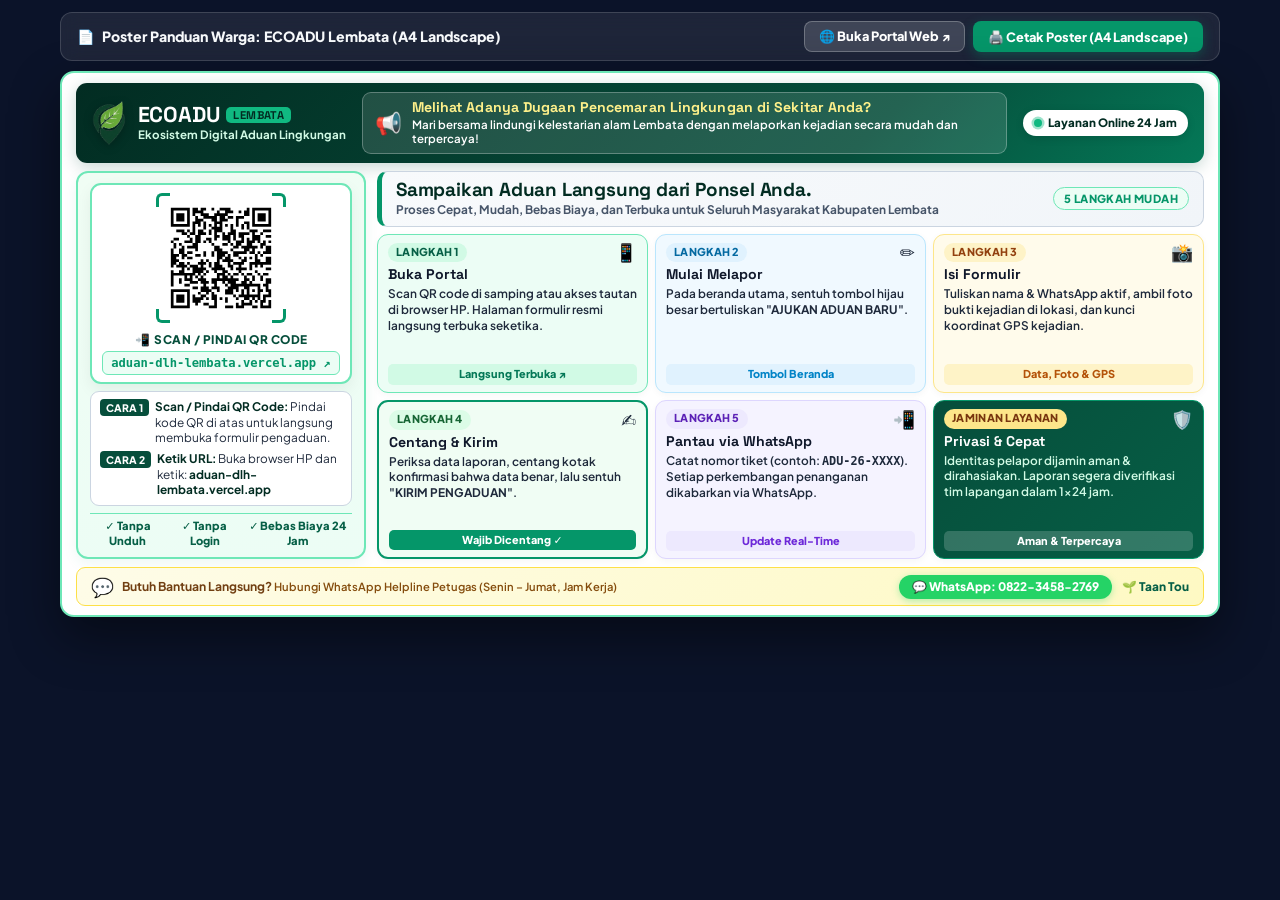
==== panduan-penggunaan-website.html @ e41ebc90 "feat(sop): refaktorisasi penyelarasan SOP ECOADU Lembata Versi 2.0 (11 Nov 2026)" ====
<!DOCTYPE html>
<html lang="id">
<head>
  <meta charset="UTF-8">
  <meta name="viewport" content="width=device-width, initial-scale=1.0">
  <title>Poster Panduan Pengaduan Lingkungan - ECOADU Lembata</title>
  <link rel="preconnect" href="https://fonts.googleapis.com">
  <link rel="preconnect" href="https://fonts.gstatic.com" crossorigin>
  <link href="https://fonts.googleapis.com/css2?family=Plus+Jakarta+Sans:wght@600;700;800;900&family=Space+Grotesk:wght@700;800;900&display=swap" rel="stylesheet">
  
  <style>
    :root {
      --primary: #064e3b;
      --primary-dark: #022c22;
      --primary-mid: #047857;
      --emerald: #059669;
      --emerald-light: #10b981;
      --emerald-soft: #ecfdf5;
      --emerald-border: #6ee7b7;
      --amber: #d97706;
      --amber-soft: #fffbeb;
      --amber-border: #fde68a;
      --blue: #0284c7;
      --blue-soft: #f0f9ff;
      --blue-border: #bae6fd;
      --purple: #7c3aed;
      --purple-soft: #f5f3ff;
      --purple-border: #ddd6fe;
      --slate-dark: #0f172a;
      --slate-body: #1e293b;
      --slate-muted: #475569;
      --slate-border: #cbd5e1;
      --font-main: 'Plus Jakarta Sans', system-ui, -apple-system, sans-serif;
      --font-heading: 'Space Grotesk', system-ui, sans-serif;
    }

    * {
      box-sizing: border-box;
      margin: 0;
      padding: 0;
    }

    body {
      font-family: var(--font-main);
      background: #0b1329;
      color: var(--slate-body);
      min-height: 100vh;
      padding: 12px 10px;
      display: flex;
      flex-direction: column;
      align-items: center;
      line-height: 1.36;
    }

    /* ── ACTION BAR SCREEN ONLY ── */
    .screen-actions {
      max-width: 1160px;
      width: 100%;
      margin: 0 auto 10px;
      display: flex;
      align-items: center;
      justify-content: space-between;
      gap: 12px;
      padding: 8px 16px;
      background: rgba(255, 255, 255, 0.08);
      backdrop-filter: blur(10px);
      border: 1px solid rgba(255, 255, 255, 0.15);
      border-radius: 12px;
      color: #f8fafc;
    }
    .screen-title {
      font-size: 0.88rem;
      font-weight: 800;
      display: flex;
      align-items: center;
      gap: 7px;
    }
    .screen-buttons {
      display: flex;
      gap: 8px;
    }
    .btn-action {
      display: inline-flex;
      align-items: center;
      gap: 6px;
      font-family: var(--font-main);
      font-size: 0.80rem;
      font-weight: 800;
      padding: 6px 14px;
      border-radius: 8px;
      cursor: pointer;
      text-decoration: none;
      border: 1.5px solid transparent;
      transition: all 0.2s;
    }
    .btn-print {
      background: var(--emerald);
      color: #ffffff;
      box-shadow: 0 4px 12px rgba(5, 150, 105, 0.35);
    }
    .btn-print:hover {
      background: #047857;
      transform: translateY(-1px);
    }
    .btn-portal {
      background: rgba(255, 255, 255, 0.15);
      color: #ffffff;
      border-color: rgba(255, 255, 255, 0.25);
    }
    .btn-portal:hover {
      background: rgba(255, 255, 255, 0.25);
    }

    /* ══════════════════════════════════════════════════════════
       KANVAS UTAMA POSTER A4 LANDSCAPE (PENUH, PADAT, PROPORSIONAL)
       ══════════════════════════════════════════════════════════ */
    .poster-canvas {
      width: 100%;
      max-width: 1160px;
      background: #ffffff;
      border-radius: 14px;
      box-shadow: 0 20px 50px rgba(0, 0, 0, 0.45);
      padding: 10px 14px 9px;
      display: flex;
      flex-direction: column;
      gap: 8px;
      border: 2px solid var(--emerald-border);
      position: relative;
    }

    /* ── 1. KOP ATAS POSTER: BRAND ECOADU & KALIMAT AJAKAN WARGA ── */
    .poster-top-header {
      background: linear-gradient(135deg, var(--primary-dark) 0%, var(--primary) 70%, #047857 100%);
      color: #ffffff;
      border-radius: 11px;
      padding: 9px 16px;
      display: flex;
      align-items: center;
      justify-content: space-between;
      gap: 16px;
      box-shadow: 0 4px 16px rgba(6, 78, 59, 0.22);
    }
    .brand-id-group {
      display: flex;
      align-items: center;
      gap: 12px;
      flex-shrink: 0;
    }
    .brand-logo-img {
      height: 46px;
      width: auto;
      object-fit: contain;
      filter: drop-shadow(0 2px 5px rgba(0,0,0,0.3));
    }
    .brand-titles h1 {
      font-family: var(--font-heading);
      font-size: 1.35rem;
      font-weight: 900;
      color: #ffffff;
      line-height: 1.1;
      letter-spacing: -0.2px;
      display: flex;
      align-items: center;
      gap: 6px;
    }
    .brand-titles h1 span.tag-lbt {
      font-size: 0.70rem;
      font-weight: 800;
      background: var(--emerald-light);
      color: var(--primary-dark);
      padding: 2px 7px;
      border-radius: 5px;
      letter-spacing: 0.4px;
    }
    .brand-titles p {
      font-size: 0.72rem;
      color: #d1fae5;
      font-weight: 700;
    }

    /* KALIMAT MENGAJAK WARGA PADA KOP ATAS */
    .callout-invitation-box {
      flex: 1;
      background: rgba(255, 255, 255, 0.12);
      border: 1.5px solid rgba(255, 255, 255, 0.28);
      border-radius: 9px;
      padding: 6px 12px;
      display: flex;
      align-items: center;
      gap: 10px;
    }
    .callout-bell-icon {
      font-size: 1.35rem;
      line-height: 1;
      flex-shrink: 0;
    }
    .callout-invitation-text {
      display: flex;
      flex-direction: column;
      gap: 1px;
    }
    .callout-invitation-text strong {
      font-family: var(--font-heading);
      font-size: 0.88rem;
      font-weight: 900;
      color: #fef08a;
      line-height: 1.25;
      letter-spacing: 0.1px;
    }
    .callout-invitation-text span {
      font-size: 0.72rem;
      color: #ffffff;
      font-weight: 600;
      line-height: 1.25;
    }

    .badge-24h {
      display: flex;
      align-items: center;
      gap: 6px;
      background: #ffffff;
      color: var(--primary-dark);
      font-size: 0.72rem;
      font-weight: 900;
      padding: 5px 11px;
      border-radius: 999px;
      white-space: nowrap;
      flex-shrink: 0;
      box-shadow: 0 2px 8px rgba(0,0,0,0.12);
    }
    .pulse-dot {
      width: 8px;
      height: 8px;
      background: #10b981;
      border-radius: 50%;
      box-shadow: 0 0 0 2.5px rgba(16, 185, 129, 0.4);
    }

    /* ── 2. BODY UTAMA DUA KOLOM BERDAMPINGAN ── */
    .poster-body-grid {
      display: grid;
      grid-template-columns: 290px 1fr;
      gap: 11px;
      align-items: stretch;
      flex: 1;
    }

    /* ── KOLOM KIRI: GERBANG SCAN QR CODE ── */
    .gate-left-column {
      background: linear-gradient(170deg, #f0fdf4 0%, #ecfdf5 100%);
      border: 2px solid var(--emerald-border);
      border-radius: 12px;
      padding: 10px 12px 9px;
      display: flex;
      flex-direction: column;
      justify-content: space-between;
      gap: 7px;
      box-shadow: 0 4px 14px rgba(5, 150, 105, 0.08);
    }

    /* Kartu QR Putih */
    .qr-hero-card {
      background: #ffffff;
      border: 2px solid var(--emerald-border);
      border-radius: 11px;
      padding: 8px 8px 7px;
      text-align: center;
      box-shadow: 0 6px 16px rgba(0, 0, 0, 0.06);
    }
    .qr-frame-box {
      position: relative;
      display: inline-block;
      padding: 4px;
      background: #ffffff;
      border-radius: 8px;
    }
    .reticle-tl { position: absolute; top: 0; left: 0; width: 14px; height: 14px; border-top: 3.5px solid var(--emerald); border-left: 3.5px solid var(--emerald); border-top-left-radius: 6px; }
    .reticle-tr { position: absolute; top: 0; right: 0; width: 14px; height: 14px; border-top: 3.5px solid var(--emerald); border-right: 3.5px solid var(--emerald); border-top-right-radius: 6px; }
    .reticle-bl { position: absolute; bottom: 0; left: 0; width: 14px; height: 14px; border-bottom: 3.5px solid var(--emerald); border-left: 3.5px solid var(--emerald); border-bottom-left-radius: 6px; }
    .reticle-br { position: absolute; bottom: 0; right: 0; width: 14px; height: 14px; border-bottom: 3.5px solid var(--emerald); border-right: 3.5px solid var(--emerald); border-bottom-right-radius: 6px; }

    .qr-image-asset {
      width: 122px;
      height: 122px;
      display: block;
      margin: 0 auto;
    }
    .qr-scan-badge {
      font-size: 0.74rem;
      font-weight: 900;
      color: var(--primary);
      text-transform: uppercase;
      letter-spacing: 0.5px;
      margin-top: 4px;
      display: flex;
      align-items: center;
      justify-content: center;
      gap: 4px;
    }
    .qr-url-link {
      font-family: monospace;
      font-size: 0.76rem;
      font-weight: 900;
      color: var(--emerald);
      background: var(--emerald-soft);
      border: 1px solid var(--emerald-border);
      padding: 3px 8px;
      border-radius: 6px;
      display: inline-block;
      margin-top: 3px;
      text-decoration: none;
    }

    /* Pilihan Akses Cepat */
    .access-steps-box {
      background: #ffffff;
      border: 1.5px solid var(--slate-border);
      border-radius: 9px;
      padding: 7px 9px;
      display: flex;
      flex-direction: column;
      gap: 5px;
      font-size: 0.74rem;
      line-height: 1.32;
    }
    .access-row {
      display: flex;
      align-items: flex-start;
      gap: 6px;
    }
    .access-num-tag {
      background: var(--primary);
      color: #ffffff;
      font-weight: 900;
      font-size: 0.65rem;
      padding: 1.5px 6px;
      border-radius: 4px;
      flex-shrink: 0;
      text-transform: uppercase;
    }
    .access-row strong {
      color: var(--primary-dark);
    }

    /* 3 Keunggulan Layanan */
    .perks-strip {
      display: flex;
      justify-content: space-between;
      gap: 4px;
      font-size: 0.70rem;
      font-weight: 800;
      color: #065f46;
      text-align: center;
      padding-top: 4px;
      border-top: 1.5px solid var(--emerald-border);
    }

    /* ── KOLOM KANAN: HEADLINE RESMI & 6 KARTU ALUR LENGKAP ── */
    .flow-right-column {
      display: flex;
      flex-direction: column;
      justify-content: space-between;
      gap: 7px;
      height: 100%;
    }

    /* HEADLINE PESANAN PENGGUNA */
    .right-headline-strip {
      background: linear-gradient(135deg, #f8fafc 0%, #f1f5f9 100%);
      border: 1.5px solid var(--slate-border);
      border-radius: 10px;
      padding: 7px 14px;
      display: flex;
      align-items: center;
      justify-content: space-between;
      gap: 12px;
      border-left: 5px solid var(--emerald);
    }
    .headline-titles h2 {
      font-family: var(--font-heading);
      font-size: 1.18rem;
      font-weight: 900;
      color: var(--primary-dark);
      letter-spacing: -0.2px;
      line-height: 1.2;
    }
    .headline-titles p {
      font-size: 0.74rem;
      color: var(--slate-muted);
      font-weight: 700;
      margin-top: 1px;
    }
    .step-count-pill {
      font-size: 0.70rem;
      font-weight: 900;
      color: var(--emerald);
      background: var(--emerald-soft);
      border: 1.5px solid var(--emerald-border);
      padding: 3px 10px;
      border-radius: 999px;
      text-transform: uppercase;
      letter-spacing: 0.4px;
      white-space: nowrap;
    }

    /* ── GRID 6 KARTU (2 BARIS × 3 KOLOM) DENGAN HURUF MANTAP ── */
    .journey-grid {
      flex: 1 1 0;
      display: grid;
      grid-template-columns: repeat(3, 1fr);
      grid-template-rows: repeat(2, 1fr);
      gap: 7px;
    }
    .journey-card {
      background: #ffffff;
      border: 1.5px solid var(--slate-border);
      border-radius: 11px;
      padding: 8px 10px 7px;
      display: flex;
      flex-direction: column;
      justify-content: space-between;
      gap: 3px;
      box-shadow: 0 2px 7px rgba(0, 0, 0, 0.04);
    }
    .jc-head {
      display: flex;
      align-items: center;
      justify-content: space-between;
      gap: 4px;
    }
    .jc-step-badge {
      font-size: 0.68rem;
      font-weight: 900;
      padding: 2.5px 8px;
      border-radius: 999px;
      text-transform: uppercase;
      letter-spacing: 0.3px;
    }
    .jc-icon {
      font-size: 1.12rem;
      line-height: 1;
    }

    .journey-card h3 {
      font-family: var(--font-heading);
      font-size: 0.88rem;
      font-weight: 900;
      color: var(--slate-dark);
      line-height: 1.2;
      margin: 1px 0 0 0;
    }
    .journey-card p {
      font-size: 0.74rem;
      color: var(--slate-body);
      font-weight: 600;
      line-height: 1.34;
      margin: 0;
      flex: 1;
    }
    .jc-bottom-tag {
      font-size: 0.68rem;
      font-weight: 900;
      padding: 3px 6px;
      border-radius: 5px;
      text-align: center;
      margin-top: auto;
    }

    /* Warna Kartu yang Cerah & Menarik */
    .card-t1 { background: var(--emerald-soft); border-color: var(--emerald-border); }
    .card-t1 .jc-step-badge { background: #d1fae5; color: #065f46; }
    .card-t1 .jc-bottom-tag { background: #d1fae5; color: #047857; }

    .card-t2 { background: var(--blue-soft); border-color: var(--blue-border); }
    .card-t2 .jc-step-badge { background: #e0f2fe; color: #0369a1; }
    .card-t2 .jc-bottom-tag { background: #e0f2fe; color: #0284c7; }

    .card-t3 { background: var(--amber-soft); border-color: var(--amber-border); }
    .card-t3 .jc-step-badge { background: #fef3c7; color: #92400e; }
    .card-t3 .jc-bottom-tag { background: #fef3c7; color: #b45309; }

    .card-t4 { background: #f0fdf4; border-color: var(--emerald); border-width: 2px; }
    .card-t4 .jc-step-badge { background: #dcfce7; color: #166534; }
    .card-t4 .jc-bottom-tag { background: var(--emerald); color: #ffffff; }

    .card-t5 { background: var(--purple-soft); border-color: var(--purple-border); }
    .card-t5 .jc-step-badge { background: #ede9fe; color: #5b21b6; }
    .card-t5 .jc-bottom-tag { background: #ede9fe; color: #6d28d9; }

    .card-t6 { background: linear-gradient(135deg, #064e3b 0%, #065f46 100%); border-color: var(--emerald); color: #ffffff; }
    .card-t6 .jc-step-badge { background: #fde68a; color: #78350f; }
    .card-t6 h3 { color: #ffffff; }
    .card-t6 p { color: #d1fae5; }
    .card-t6 .jc-bottom-tag { background: rgba(255, 255, 255, 0.18); color: #ffffff; }

    /* ── 3. FOOTER HELPLINE WHATSAPP & SLOGAN ── */
    .poster-bottom-footer {
      background: linear-gradient(135deg, #fefce8 0%, #fef9c3 100%);
      border: 1.5px solid #fde047;
      border-radius: 9px;
      padding: 6px 14px;
      display: flex;
      align-items: center;
      justify-content: space-between;
      gap: 12px;
      font-size: 0.74rem;
    }
    .footer-left-info {
      display: flex;
      align-items: center;
      gap: 8px;
    }
    .footer-left-info strong {
      color: #713f12;
      font-size: 0.76rem;
    }
    .footer-left-info span {
      color: #854d0e;
      font-size: 0.70rem;
      font-weight: 600;
    }
    .footer-right-actions {
      display: flex;
      align-items: center;
      gap: 10px;
    }
    .helpline-btn-wa {
      background: #25d366;
      color: #ffffff;
      padding: 4px 13px;
      border-radius: 999px;
      font-weight: 900;
      font-size: 0.74rem;
      text-decoration: none;
      display: inline-flex;
      align-items: center;
      gap: 5px;
      box-shadow: 0 2px 7px rgba(37, 211, 102, 0.35);
      transition: all 0.2s;
    }
    .helpline-btn-wa:hover {
      background: #1eb956;
      transform: translateY(-1px);
    }
    .slogan-taantou {
      font-weight: 900;
      color: #065f46;
      font-size: 0.74rem;
    }

    /* ══════════════════════════════════════════════════════════
       MEDIA PRINT A4 LANDSCAPE - 1 LEMBAR PAS TANPA SISA KOSONG
       ══════════════════════════════════════════════════════════ */
    @page {
      size: A4 landscape;
      margin: 4mm 6mm;
    }

    @media print {
      * {
        -webkit-print-color-adjust: exact !important;
        print-color-adjust: exact !important;
      }
      html, body {
        width: 100% !important;
        height: 100% !important;
        max-height: 202mm !important;
        background: #ffffff !important;
        padding: 0 !important;
        margin: 0 !important;
        overflow: hidden !important;
      }
      .screen-actions {
        display: none !important;
      }
      .poster-canvas {
        max-width: 100% !important;
        width: 100% !important;
        height: 198mm !important;
        max-height: 198mm !important;
        border: 2px solid var(--emerald) !important;
        box-shadow: none !important;
        border-radius: 10px !important;
        padding: 8px 10px !important;
        gap: 6px !important;
        justify-content: space-between !important;
        page-break-inside: avoid !important;
        break-inside: avoid !important;
      }
      .poster-top-header {
        padding: 7px 12px !important;
      }
      .brand-titles h1 {
        font-size: 1.25rem !important;
      }
      .callout-invitation-text strong {
        font-size: 0.84rem !important;
      }
      .callout-invitation-text span {
        font-size: 0.70rem !important;
      }
      .poster-body-grid {
        grid-template-columns: 280px 1fr !important;
        gap: 9px !important;
      }
      .qr-image-asset {
        width: 118px !important;
        height: 118px !important;
      }
      .right-headline-strip {
        padding: 6px 12px !important;
      }
      .headline-titles h2 {
        font-size: 1.12rem !important;
      }
      .journey-grid {
        gap: 6px !important;
      }
      .journey-card {
        padding: 7px 9px 6px !important;
      }
      .journey-card h3 {
        font-size: 0.85rem !important;
      }
      .journey-card p {
        font-size: 0.72rem !important;
        line-height: 1.3 !important;
      }
      .poster-bottom-footer {
        padding: 5px 12px !important;
      }
      .btn-action, .no-print {
        display: none !important;
      }
      a {
        text-decoration: none !important;
        color: inherit !important;
      }
    }
  </style>
</head>
<body>

  <!-- SCREEN FLOATING ACTION BAR -->
  <header class="screen-actions">
    <div class="screen-title">
      <span>📄</span> Poster Panduan Warga: ECOADU Lembata (A4 Landscape)
    </div>
    <div class="screen-buttons">
      <a href="https://aduan-dlh-lembata.vercel.app/" target="_blank" class="btn-action btn-portal">
        🌐 Buka Portal Web ↗
      </a>
      <button onclick="window.print()" class="btn-action btn-print">
        🖨️ Cetak Poster (A4 Landscape)
      </button>
    </div>
  </header>

  <!-- KANVAS UTAMA POSTER A4 LANDSCAPE (1 LEMBAR PAS & PADAT) -->
  <main class="poster-canvas">

    <!-- 1. KOP ATAS: BRAND ECOADU & KALIMAT AJAKAN WARGA -->
    <header class="poster-top-header">
      <!-- Identitas Brand ECOADU -->
      <div class="brand-id-group">
        <img src="assets/logo-ecoadu.png" alt="Logo ECOADU" class="brand-logo-img" onerror="this.onerror=null; this.src='assets/logo-ecoadu-full.png';">
        <div class="brand-titles">
          <h1>ECOADU <span class="tag-lbt">LEMBATA</span></h1>
          <p>Ekosistem Digital Aduan Lingkungan</p>
        </div>
      </div>

      <!-- KOTAK SPANDUK MENGAJAK WARGA MELIHAT DUGAAN PENCEMARAN -->
      <div class="callout-invitation-box">
        <span class="callout-bell-icon">📢</span>
        <div class="callout-invitation-text">
          <strong>Melihat Adanya Dugaan Pencemaran Lingkungan di Sekitar Anda?</strong>
          <span>Mari bersama lindungi kelestarian alam Lembata dengan melaporkan kejadian secara mudah dan terpercaya!</span>
        </div>
      </div>

      <!-- Badge Layanan 24 Jam -->
      <div class="badge-24h">
        <span class="pulse-dot"></span>
        <span>Layanan Online 24 Jam</span>
      </div>
    </header>

    <!-- 2. BODY UTAMA DUA KOLOM BERDAMPINGAN -->
    <div class="poster-body-grid">

      <!-- KOLOM KIRI: GERBANG SCAN QR CODE -->
      <aside class="gate-left-column">
        <!-- Kartu QR Putih Bersih -->
        <div class="qr-hero-card">
          <div class="qr-frame-box">
            <div class="reticle-tl"></div>
            <div class="reticle-tr"></div>
            <div class="reticle-bl"></div>
            <div class="reticle-br"></div>
            <img 
              src="assets/qr-code-ecoadu.svg" 
              alt="QR Code Resmi ECOADU Lembata" 
              class="qr-image-asset"
              onerror="this.onerror=null; this.src='assets/qr-code-ecoadu.png';"
            >
          </div>
          <div class="qr-scan-badge">
            <span>📲</span> Scan / Pindai QR Code
          </div>
          <a href="https://aduan-dlh-lembata.vercel.app/" target="_blank" class="qr-url-link" title="Buka Portal Langsung">
            aduan-dlh-lembata.vercel.app ↗
          </a>
        </div>

        <!-- 2 Langkah Akses Cepat -->
        <div class="access-steps-box">
          <div class="access-row">
            <span class="access-num-tag">Cara 1</span>
            <div><strong>Scan / Pindai QR Code:</strong> Pindai kode QR di atas untuk langsung membuka formulir pengaduan.</div>
          </div>
          <div class="access-row">
            <span class="access-num-tag">Cara 2</span>
            <div><strong>Ketik URL:</strong> Buka browser HP dan ketik: <strong>aduan-dlh-lembata.vercel.app</strong></div>
          </div>
        </div>

        <!-- 3 Keunggulan Ramah Warga -->
        <div class="perks-strip">
          <span>✓ Tanpa Unduh</span>
          <span>✓ Tanpa Login</span>
          <span>✓ Bebas Biaya 24 Jam</span>
        </div>
      </aside>

      <!-- KOLOM KANAN: HEADLINE RESMI & 6 KARTU ALUR PENGADUAN LENGKAP -->
      <main class="flow-right-column">

        <!-- HEADLINE UTAMA PESANAN PENGGUNA -->
        <section class="right-headline-strip">
          <div class="headline-titles">
            <h2>Sampaikan Aduan Langsung dari Ponsel Anda.</h2>
            <p>Proses Cepat, Mudah, Bebas Biaya, dan Terbuka untuk Seluruh Masyarakat Kabupaten Lembata</p>
          </div>
          <div class="step-count-pill">5 Langkah Mudah</div>
        </section>

        <!-- GRID 6 KARTU ALUR LENGKAP DENGAN HURUF MANTAP -->
        <section class="journey-grid">
          
          <!-- Langkah 1 -->
          <article class="journey-card card-t1">
            <div class="jc-head">
              <span class="jc-step-badge">Langkah 1</span>
              <span class="jc-icon">📱</span>
            </div>
            <h3>Buka Portal</h3>
            <p>Scan QR code di samping atau akses tautan di browser HP. Halaman formulir resmi langsung terbuka seketika.</p>
            <div class="jc-bottom-tag">Langsung Terbuka ↗</div>
          </article>

          <!-- Langkah 2 -->
          <article class="journey-card card-t2">
            <div class="jc-head">
              <span class="jc-step-badge">Langkah 2</span>
              <span class="jc-icon">✏️</span>
            </div>
            <h3>Mulai Melapor</h3>
            <p>Pada beranda utama, sentuh tombol hijau besar bertuliskan <strong>"AJUKAN ADUAN BARU"</strong>.</p>
            <div class="jc-bottom-tag">Tombol Beranda</div>
          </article>

          <!-- Langkah 3 -->
          <article class="journey-card card-t3">
            <div class="jc-head">
              <span class="jc-step-badge">Langkah 3</span>
              <span class="jc-icon">📸</span>
            </div>
            <h3>Isi Formulir</h3>
            <p>Tuliskan nama &amp; WhatsApp aktif, ambil foto bukti kejadian di lokasi, dan kunci koordinat GPS kejadian.</p>
            <div class="jc-bottom-tag">Data, Foto &amp; GPS</div>
          </article>

          <!-- Langkah 4 -->
          <article class="journey-card card-t4">
            <div class="jc-head">
              <span class="jc-step-badge">Langkah 4</span>
              <span class="jc-icon">✍️</span>
            </div>
            <h3>Centang &amp; Kirim</h3>
            <p>Periksa data laporan, centang kotak konfirmasi bahwa data benar, lalu sentuh <strong>"KIRIM PENGADUAN"</strong>.</p>
            <div class="jc-bottom-tag">Wajib Dicentang ✓</div>
          </article>

          <!-- Langkah 5 -->
          <article class="journey-card card-t5">
            <div class="jc-head">
              <span class="jc-step-badge">Langkah 5</span>
              <span class="jc-icon">📲</span>
            </div>
            <h3>Pantau via WhatsApp</h3>
            <p>Catat nomor tiket (contoh: <code>ADU-26-XXXX</code>). Setiap perkembangan penanganan dikabarkan via WhatsApp.</p>
            <div class="jc-bottom-tag">Update Real-Time</div>
          </article>

          <!-- Kartu 6: Jaminan Layanan Warga -->
          <article class="journey-card card-t6">
            <div class="jc-head">
              <span class="jc-step-badge">Jaminan Layanan</span>
              <span class="jc-icon">🛡️</span>
            </div>
            <h3>Privasi &amp; Cepat</h3>
            <p>Identitas pelapor dijamin aman &amp; dirahasiakan. Laporan segera diverifikasi tim lapangan dalam 1×24 jam.</p>
            <div class="jc-bottom-tag">Aman &amp; Terpercaya</div>
          </article>

        </section>

      </main>

    </div>

    <!-- 3. FOOTER HELPLINE WHATSAPP & SLOGAN -->
    <footer class="poster-bottom-footer">
      <div class="footer-left-info">
        <span style="font-size: 1.15rem;">💬</span>
        <div>
          <strong>Butuh Bantuan Langsung?</strong>
          <span>Hubungi WhatsApp Helpline Petugas (Senin – Jumat, Jam Kerja)</span>
        </div>
      </div>
      <div class="footer-right-actions">
        <a href="https://wa.me/6282234582769" target="_blank" class="helpline-btn-wa" title="Hubungi Petugas via WhatsApp">
          <span>💬 WhatsApp: 0822-3458-2769</span>
        </a>
        <span class="slogan-taantou">🌱 Taan Tou</span>
      </div>
    </footer>

  </main>

</body>
</html>
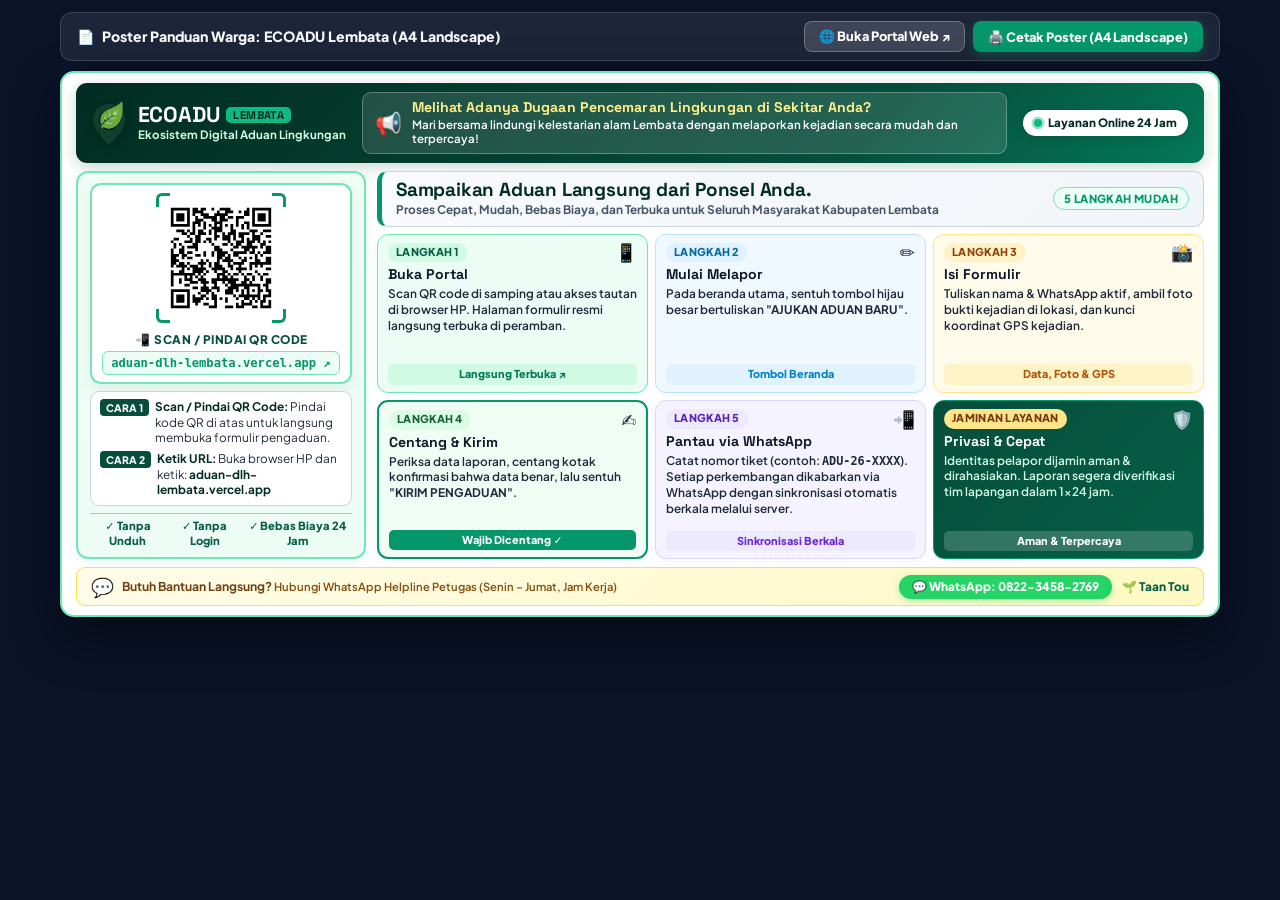
==== commit 218d8035: "feat(sync): perbarui narasi mekanisme sinkronisasi berkala & tambahkan indikator stempel waktu di da" ====
--- a/panduan-penggunaan-website.html
+++ b/panduan-penggunaan-website.html
@@ -755,7 +755,7 @@
               <span class="jc-icon">📱</span>
             </div>
             <h3>Buka Portal</h3>
-            <p>Scan QR code di samping atau akses tautan di browser HP. Halaman formulir resmi langsung terbuka seketika.</p>
+            <p>Scan QR code di samping atau akses tautan di browser HP. Halaman formulir resmi langsung terbuka di peramban.</p>
             <div class="jc-bottom-tag">Langsung Terbuka ↗</div>
           </article>
 
@@ -799,8 +799,8 @@
               <span class="jc-icon">📲</span>
             </div>
             <h3>Pantau via WhatsApp</h3>
-            <p>Catat nomor tiket (contoh: <code>ADU-26-XXXX</code>). Setiap perkembangan penanganan dikabarkan via WhatsApp.</p>
-            <div class="jc-bottom-tag">Update Real-Time</div>
+            <p>Catat nomor tiket (contoh: <code>ADU-26-XXXX</code>). Setiap perkembangan dikabarkan via WhatsApp dengan sinkronisasi otomatis berkala melalui server.</p>
+            <div class="jc-bottom-tag">Sinkronisasi Berkala</div>
           </article>
 
           <!-- Kartu 6: Jaminan Layanan Warga -->
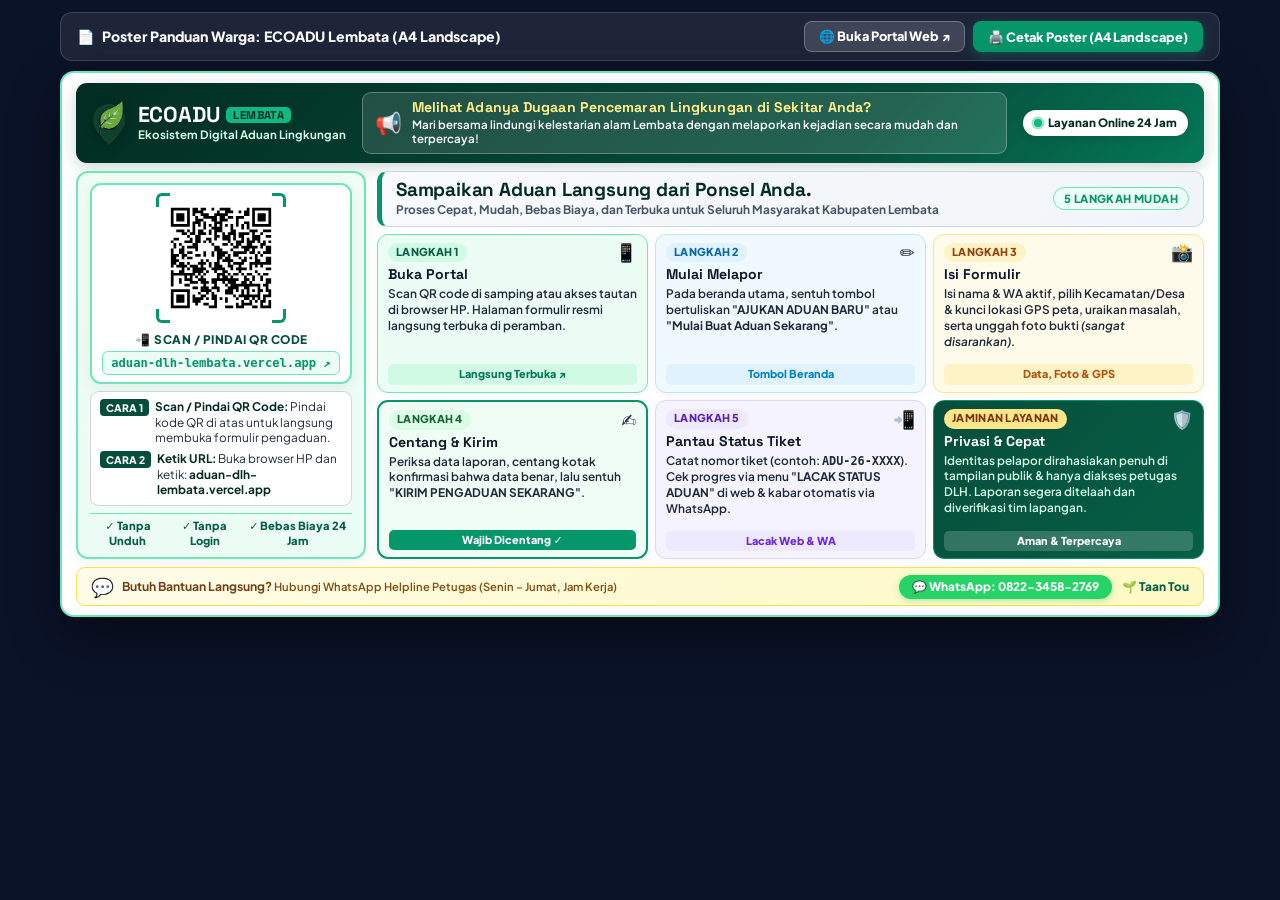
==== commit e8e4778c: "docs & ui: selaraskan panduan web serta tambah panduan status & perbaikan textarea checklist mobile" ====
--- a/panduan-penggunaan-website.html
+++ b/panduan-penggunaan-website.html
@@ -766,7 +766,7 @@
               <span class="jc-icon">✏️</span>
             </div>
             <h3>Mulai Melapor</h3>
-            <p>Pada beranda utama, sentuh tombol hijau besar bertuliskan <strong>"AJUKAN ADUAN BARU"</strong>.</p>
+            <p>Pada beranda utama, sentuh tombol bertuliskan <strong>"AJUKAN ADUAN BARU"</strong> atau <strong>"Mulai Buat Aduan Sekarang"</strong>.</p>
             <div class="jc-bottom-tag">Tombol Beranda</div>
           </article>
 
@@ -777,7 +777,7 @@
               <span class="jc-icon">📸</span>
             </div>
             <h3>Isi Formulir</h3>
-            <p>Tuliskan nama &amp; WhatsApp aktif, ambil foto bukti kejadian di lokasi, dan kunci koordinat GPS kejadian.</p>
+            <p>Isi nama &amp; WA aktif, pilih Kecamatan/Desa &amp; kunci lokasi GPS peta, uraikan masalah, serta unggah foto bukti <em>(sangat disarankan)</em>.</p>
             <div class="jc-bottom-tag">Data, Foto &amp; GPS</div>
           </article>
 
@@ -788,7 +788,7 @@
               <span class="jc-icon">✍️</span>
             </div>
             <h3>Centang &amp; Kirim</h3>
-            <p>Periksa data laporan, centang kotak konfirmasi bahwa data benar, lalu sentuh <strong>"KIRIM PENGADUAN"</strong>.</p>
+            <p>Periksa data laporan, centang kotak konfirmasi bahwa data benar, lalu sentuh <strong>"KIRIM PENGADUAN SEKARANG"</strong>.</p>
             <div class="jc-bottom-tag">Wajib Dicentang ✓</div>
           </article>
 
@@ -798,9 +798,9 @@
               <span class="jc-step-badge">Langkah 5</span>
               <span class="jc-icon">📲</span>
             </div>
-            <h3>Pantau via WhatsApp</h3>
-            <p>Catat nomor tiket (contoh: <code>ADU-26-XXXX</code>). Setiap perkembangan dikabarkan via WhatsApp dengan sinkronisasi otomatis berkala melalui server.</p>
-            <div class="jc-bottom-tag">Sinkronisasi Berkala</div>
+            <h3>Pantau Status Tiket</h3>
+            <p>Catat nomor tiket (contoh: <code>ADU-26-XXXX</code>). Cek progres via menu <strong>"LACAK STATUS ADUAN"</strong> di web &amp; kabar otomatis via WhatsApp.</p>
+            <div class="jc-bottom-tag">Lacak Web &amp; WA</div>
           </article>
 
           <!-- Kartu 6: Jaminan Layanan Warga -->
@@ -810,7 +810,7 @@
               <span class="jc-icon">🛡️</span>
             </div>
             <h3>Privasi &amp; Cepat</h3>
-            <p>Identitas pelapor dijamin aman &amp; dirahasiakan. Laporan segera diverifikasi tim lapangan dalam 1×24 jam.</p>
+            <p>Identitas pelapor dirahasiakan penuh di tampilan publik &amp; hanya diakses petugas DLH. Laporan segera ditelaah dan diverifikasi tim lapangan.</p>
             <div class="jc-bottom-tag">Aman &amp; Terpercaya</div>
           </article>
 
